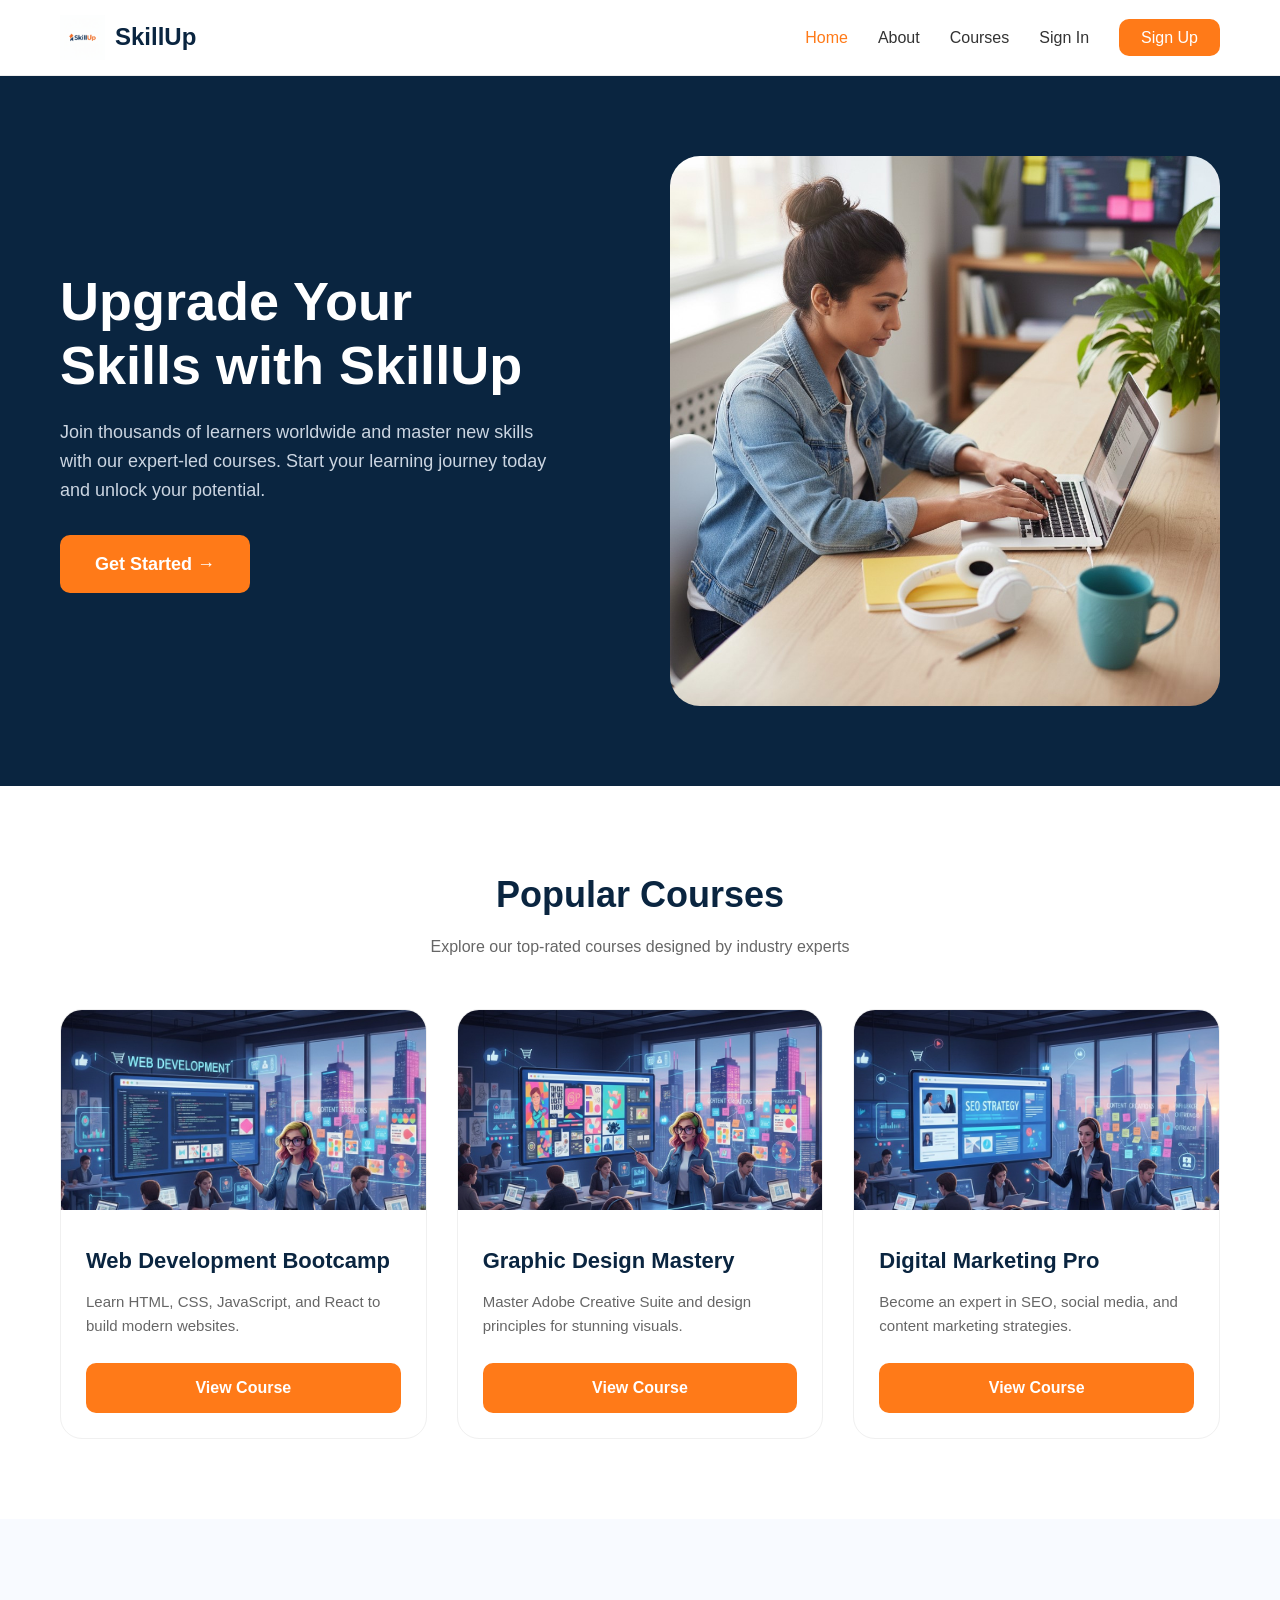
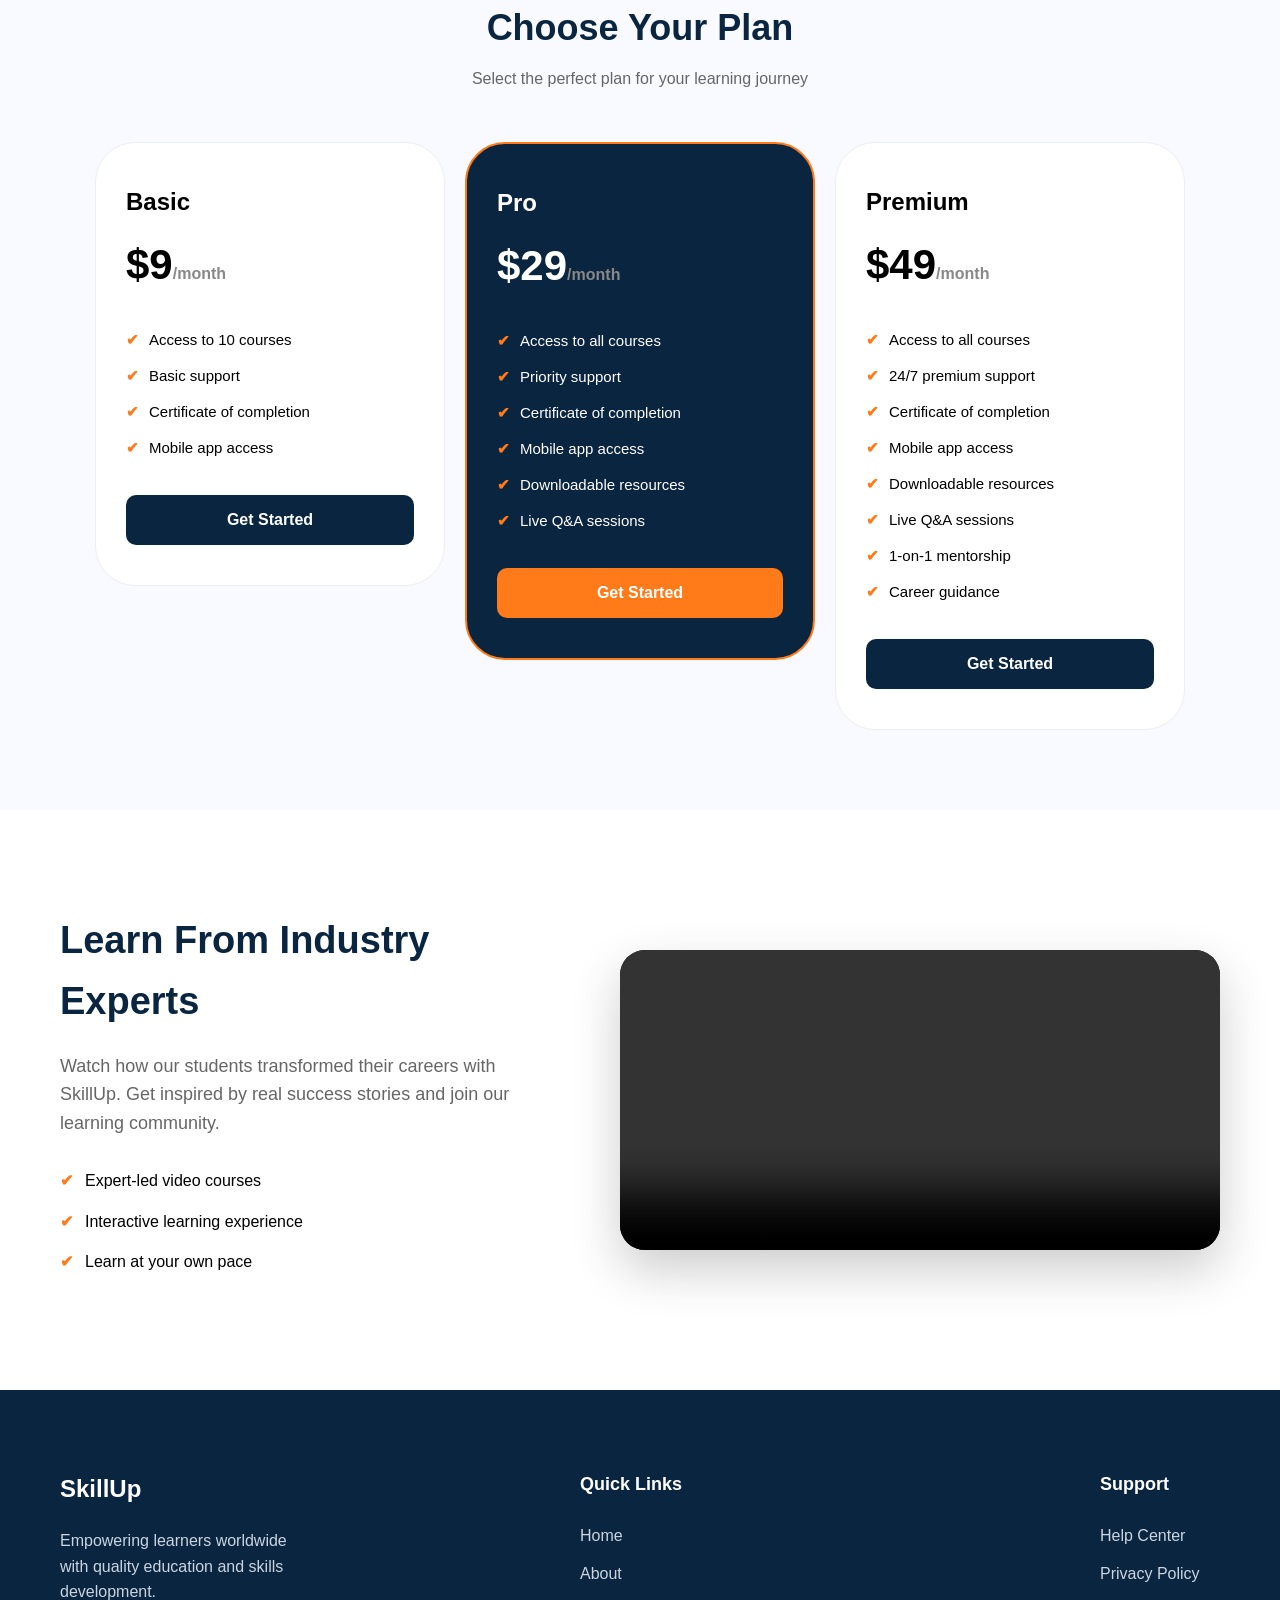
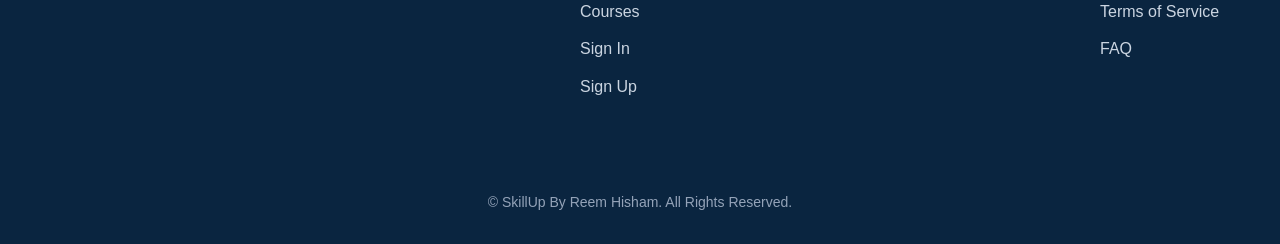
==== index.html @ e9073a73 "Add files via upload" ====
<!DOCTYPE html>
<html lang="en">

<head>
    <meta charset="UTF-8">
    <meta name="viewport" content="width=device-width, initial-scale=1.0">
    <title>SkillUp | Home</title>
    <link rel="shortcut icon" href="images/logo.png">
    <link rel="stylesheet" href="style.css">
</head>

<body>
    <header>
        <div class="container nav-wrapper">
            <div class="logo">
                <img src="images/logo.png" alt="SkillUp Logo"> <span>SkillUp</span>
            </div>
            <nav>
                <ul>
                    <li><a href="index.html" class="active">Home</a></li>
                    <li><a href="about.html">About</a></li>
                    <li><a href="#courses">Courses</a></li>
                    <li><a href="signin.html">Sign In</a></li>
                    <li><a href="signup.html" class="btn-signup">Sign Up</a></li>
                </ul>
            </nav>
        </div>
    </header>

    <section class="hero">
        <div class="container hero-wrapper">
            <div class="hero-content">
                <h1>Upgrade Your <br> Skills with SkillUp</h1>
                <p>Join thousands of learners worldwide and master new skills with our expert-led courses. Start your
                    learning journey today and unlock your potential.</p>
                <a href="index.html" class="btn-get-started">Get Started &rarr;</a>
            </div>
            <div class="hero-image">
                <img src="images/student-laptop.jpg" alt="Student working on laptop">
            </div>
        </div>
    </section>
    <section id="courses" class="courses-section">
        <div class="container">
            <div class="section-header">
                <h2>Popular Courses</h2>
                <p>Explore our top-rated courses designed by industry experts</p>
            </div>

            <div class="courses-grid">
                <article class="course-card">
                    <div class="card-image">
                        <img src="images/course1.jpg" alt="Web Development">
                    </div>
                    <div class="card-content">
                        <h3>Web Development Bootcamp</h3>
                        <p>Learn HTML, CSS, JavaScript, and React to build modern websites.</p>
                        <a href="#" class="btn-view">View Course</a>
                    </div>
                </article>

                <article class="course-card">
                    <div class="card-image">
                        <img src="images/course2.jpg" alt="Graphic Design">
                    </div>
                    <div class="card-content">
                        <h3>Graphic Design Mastery</h3>
                        <p>Master Adobe Creative Suite and design principles for stunning visuals.</p>
                        <a href="#" class="btn-view">View Course</a>
                    </div>
                </article>

                <article class="course-card">
                    <div class="card-image">
                        <img src="images/course3.jpg" alt="Digital Marketing">
                    </div>
                    <div class="card-content">
                        <h3>Digital Marketing Pro</h3>
                        <p>Become an expert in SEO, social media, and content marketing strategies.</p>
                        <a href="#" class="btn-view">View Course</a>
                    </div>
                </article>
            </div>
        </div>
    </section>
    <section id="pricing" class="pricing-section">
        <div class="container">
            <div class="section-header">
                <h2>Choose Your Plan</h2>
                <p>Select the perfect plan for your learning journey</p>
            </div>

            <div class="pricing-grid">
                <div class="pricing-card">
                    <div class="card-top">
                        <h3>Basic</h3>
                        <div class="price">$9<span>/month</span></div>
                    </div>
                    <ul class="features-list">
                        <li><i class="check-icon">✔</i> Access to 10 courses</li>
                        <li><i class="check-icon">✔</i> Basic support</li>
                        <li><i class="check-icon">✔</i> Certificate of completion</li>
                        <li><i class="check-icon">✔</i> Mobile app access</li>
                    </ul>
                    <a href="#" class="btn-outline">Get Started</a>
                </div>

                <div class="pricing-card featured">
                    <div class="card-top">
                        <h3>Pro</h3>
                        <div class="price">$29<span>/month</span></div>
                    </div>
                    <ul class="features-list">
                        <li><i class="check-icon">✔</i> Access to all courses</li>
                        <li><i class="check-icon">✔</i> Priority support</li>
                        <li><i class="check-icon">✔</i> Certificate of completion</li>
                        <li><i class="check-icon">✔</i> Mobile app access</li>
                        <li><i class="check-icon">✔</i> Downloadable resources</li>
                        <li><i class="check-icon">✔</i> Live Q&A sessions</li>
                    </ul>
                    <a href="#" class="btn-orange-full">Get Started</a>
                </div>

                <div class="pricing-card">
                    <div class="card-top">
                        <h3>Premium</h3>
                        <div class="price">$49<span>/month</span></div>
                    </div>
                    <ul class="features-list">
                        <li><i class="check-icon">✔</i> Access to all courses</li>
                        <li><i class="check-icon">✔</i> 24/7 premium support</li>
                        <li><i class="check-icon">✔</i> Certificate of completion</li>
                        <li><i class="check-icon">✔</i> Mobile app access</li>
                        <li><i class="check-icon">✔</i> Downloadable resources</li>
                        <li><i class="check-icon">✔</i> Live Q&A sessions</li>
                        <li><i class="check-icon">✔</i> 1-on-1 mentorship</li>
                        <li><i class="check-icon">✔</i> Career guidance</li>
                    </ul>
                    <a href="#" class="btn-outline">Get Started</a>
                </div>
            </div>
        </div>
    </section>
    <section class="experts-section">
        <div class="container experts-wrapper">
            <div class="experts-text">
                <h2>Learn From Industry Experts</h2>
                <p>Watch how our students transformed their careers with SkillUp. Get inspired by real success stories
                    and join our learning community.</p>
                <ul class="experts-benefits">
                    <li><i class="check-icon">✔</i> Expert-led video courses</li>
                    <li><i class="check-icon">✔</i> Interactive learning experience</li>
                    <li><i class="check-icon">✔</i> Learn at your own pace</li>
                </ul>
            </div>
            <div class="video-container">
                <div class="video-wrapper-inner">
                    <video controls class="main-video">
                        <source src="videos/experts-video.mp4" type="video/mp4">
                    </video>
                </div>
            </div>
        </div>
    </section>

    <footer class="main-footer">
        <div class="container footer-grid">
            <div class="footer-brand">
                <div class="logo">
                    <span style="color: white;">SkillUp</span>
                </div>
                <p>Empowering learners worldwide with quality education and skills development.</p>
            </div>

            <div class="footer-links">
                <h4>Quick Links</h4>
                <ul>
                    <li><a href="index.html">Home</a></li>
                    <li><a href="about.html" class="active">About</a></li>
                    <li><a href="index.html #courses">Courses</a></li>
                    <li><a href="signin.html">Sign In</a></li>
                    <li><a href="signup.html">Sign Up</a></li>
                </ul>
            </div>

            <div class="footer-links">
                <h4>Support</h4>
                <ul>
                    <li><a href="#">Help Center</a></li>
                    <li><a href="#">Privacy Policy</a></li>
                    <li><a href="#">Terms of Service</a></li>
                    <li><a href="#">FAQ</a></li>
                </ul>
            </div>

        </div>
        <div class="footer-bottom">
            <p>&copy; SkillUp By Reem Hisham. All Rights Reserved.</p>
        </div>
    </footer>
</body>

</html>
---- style.css ----
* {
    margin: 0;
    padding: 0;
    box-sizing: border-box;
    font-family: sans-serif;
}

html {
    scroll-behavior: smooth;
}

body {
    background-color: #fff;
    line-height: 1.6;
}

.container {
    max-width: 1200px;
    margin: 0 auto;
    padding: 0 20px;
}

/* Navbar */
header {
    padding: 15px 0;
    background-color: #fff;
    border-bottom: 1px solid #eee;
}

.nav-wrapper {
    display: flex;
    justify-content: space-between;
    align-items: center;
}

.logo {
    display: flex;
    align-items: center;
    gap: 10px;
    font-size: 24px;
    font-weight: bold;
    color: #0a2540;
}

.logo img {
    height: 45px;
}

nav ul {
    list-style: none;
    display: flex;
    align-items: center;
    gap: 30px;
}

nav ul li a {
    text-decoration: none;
    color: #333;
    font-weight: 500;

}

nav ul li a:hover,
nav ul li a.active {
    color: #ff7a18;
}

.btn-signup {
    background-color: #ff7a18;
    color: #fff !important;
    padding: 10px 22px;
    border-radius: 10px;
}

.btn-signup:hover {
    background-color: #e66a15;
}

.hero {
    background-color: #0a2540;
    color: #fff;
    padding: 80px 0;
}

.hero-wrapper {
    display: flex;
    align-items: center;
    justify-content: space-between;
    gap: 40px;
}

.hero-content {
    flex: 1;
}

.hero-content h1 {
    font-size: 54px;
    font-weight: 700;
    line-height: 1.2;
    margin-bottom: 20px;
}

.hero-content p {
    font-size: 18px;
    color: #cbd5e1;
    margin-bottom: 30px;
    max-width: 500px;
}

.btn-get-started {
    display: inline-block;
    background-color: #ff7a18;
    color: #fff;
    text-decoration: none;
    padding: 15px 35px;
    border-radius: 10px;
    font-size: 18px;
    font-weight: 600;
    transition: 0.5s;
}

.hero-image {
    flex: 1;
    display: flex;
    justify-content: flex-end;
}

.hero-image img {
    width: 100%;
    max-width: 550px;
    height: auto;
    border-radius: 30px;
    object-fit: cover;
}

@media (max-width: 992px) {
    .hero-wrapper {
        flex-direction: column;
        text-align: center;
    }

    .hero-content h1 {
        font-size: 40px;
    }

    .hero-content p {
        margin: 0 auto 30px;
    }

    .hero-image {
        justify-content: center;
    }
}

/* courses-section */
.courses-section {
    padding: 80px 0;
    background-color: #fff;
    text-align: center;
}

.section-header h2 {
    font-size: 36px;
    color: #0a2540;
    margin-bottom: 10px;
}

.section-header p {
    color: #666;
    margin-bottom: 50px;
}

.courses-grid {
    display: grid;
    grid-template-columns: repeat(auto-fit, minmax(300px, 1fr));
    gap: 30px;
}


.course-card {
    background: #fff;
    border-radius: 22px;
    overflow: hidden;
    box-shadow: 0 10px 30px rgba(255, 255, 255, 0.08);
    transition: 0.3s;
    text-align: left;
    border: 1px solid #f0f0f0;
}

.course-card:hover {
    transform: translateY(-20px);
}

.card-image img {
    width: 100%;
    height: 200px;
    object-fit: cover;
}

.card-content {
    padding: 25px;
}

.card-content h3 {
    font-size: 22px;
    color: #0a2540;
    margin-bottom: 12px;
}

.card-content p {
    font-size: 15px;
    color: #666;
    margin-bottom: 25px;
    min-height: 45px;
}

.btn-view {
    display: block;
    background-color: #ff7a18;
    color: #fff;
    text-decoration: none;
    text-align: center;
    padding: 12px;
    border-radius: 10px;
    font-weight: 600;
    transition: 0.3s;
}

.btn-view:hover {
    background-color: #e66a15;
}

/* pricing-section */
.pricing-section {
    padding: 80px 0;
    background-color: #f8faff;
    text-align: center;
}

.pricing-grid {
    display: flex;
    justify-content: center;
    align-items: flex-start;
    gap: 20px;
    margin-top: 50px;
}

.pricing-card {
    background: #fff;
    flex: 1;
    max-width: 350px;
    padding: 40px 30px;
    border-radius: 40px;
    border: 1px solid #eee;
    text-align: left;
}

.pricing-card.featured {
    background-color: #0a2540;
    color: #fff;
    border: 2px solid #ff7a18;
}

.card-top h3 {
    font-size: 24px;
    margin-bottom: 10px;
}

.price {
    font-size: 42px;
    font-weight: bold;
    margin-bottom: 30px;
}

.price span {
    font-size: 16px;
    color: #888;
}


.features-list {
    list-style: none;
    margin-bottom: 35px;
}

.features-list li {
    margin-bottom: 12px;
    font-size: 15px;
    display: flex;
    align-items: center;
    gap: 10px;
}

.check-icon {
    color: #ff7a18;
    font-style: normal;
    font-weight: bold;
}

.btn-outline {
    display: block;
    text-align: center;
    text-decoration: none;
    padding: 12px;
    border-radius: 10px;
    background-color: #0a2540;
    color: #fff;
    font-weight: 600;
}

.btn-orange-full {
    display: block;
    text-align: center;
    text-decoration: none;
    padding: 12px;
    border-radius: 10px;
    background-color: #ff7a18;
    color: #fff;
    font-weight: 600;
}


@media (max-width: 992px) {
    .pricing-grid {
        flex-direction: column;
        align-items: center;
    }

    .pricing-card.featured {
        transform: scale(1);
    }
}

/* experts-section */
.experts-section {
    padding: 100px 0;
    background-color: #fff;
}

.experts-wrapper {
    display: flex;
    align-items: center;
    gap: 60px;
}

.experts-text {
    flex: 1;
}

.experts-text h2 {
    font-size: 38px;
    color: #0a2540;
    margin-bottom: 20px;
}

.experts-text p {
    color: #666;
    margin-bottom: 30px;
    font-size: 18px;
}

.experts-benefits {
    list-style: none;
}

.experts-benefits li {
    margin-bottom: 15px;
    font-weight: 500;
    display: flex;
    align-items: center;
    gap: 12px;
}


.video-container {
    flex: 1.2;
    position: relative;
}

.video-wrapper-inner {
    position: relative;
    border-radius: 25px;
    overflow: hidden;
    box-shadow: 0 20px 50px rgba(0, 0, 0, 0.2);
    background-color: #000;
    line-height: 0;
}

.main-video {
    width: 100%;
    height: auto;
    display: block;
    outline: none;
}

/* footer */
.main-footer {
    background-color: #0a2540;
    color: white;
    padding: 80px 0 30px;
}

.footer-grid {
    display: grid;
    grid-template-columns: 8fr 8fr 2fr;
    gap: 40px;
    padding-bottom: 50px;
}

.footer-brand p {
    margin-top: 20px;
    color: #cbd5e1;
    max-width: 250px;
}

.footer-links h4 {
    margin-bottom: 25px;
    font-size: 18px;
}

.footer-links ul {
    list-style: none;
}

.footer-links ul li {
    margin-bottom: 12px;
}

.footer-links ul li a {
    color: #cbd5e1;
    text-decoration: none;
    transition: 0.3s;
}

.footer-links ul li a:hover {
    color: #ff7a18;
}

.footer-bottom {
    text-align: center;
    padding-top: 30px;
    color: #94a3b8;
    font-size: 14px;
}


@media (max-width: 992px) {
    .experts-wrapper {
        flex-direction: column;
        text-align: center;
    }

    .footer-grid {
        grid-template-columns: 1fr 1fr;
    }
}

/* About Page */


.about-hero {
    background-color: #0a2540;
    color: white;
    text-align: center;
    padding: 60px 0;
}

.about-hero h1 {
    font-size: 48px;
    margin-bottom: 10px;
}

.about-hero p {
    color: #cbd5e1;
    font-size: 18px;
    max-width: 700px;
    margin: 0 auto;
}

.story-section {
    padding: 80px 0;
}

.story-wrapper {
    display: flex;
    align-items: center;
    gap: 50px;
}

.story-text {
    flex: 1;
}

.story-text h2 {
    font-size: 32px;
    color: #0a2540;
    margin-bottom: 20px;
}

.story-text p {
    margin-bottom: 15px;
    color: #555;
}

.story-image {
    flex: 1;
}

.story-image img {
    width: 100%;
    border-radius: 20px;
}

.mission-vision {
    padding: 40px 0;
    background: #f9f9f9;
}

.mission-grid {
    display: flex;
    gap: 30px;
}

.mission-card {
    background: white;
    padding: 40px;
    border-radius: 15px;
    flex: 1;
}

.team-section {
    padding: 80px 0;
    text-align: center;
}

.section-title {
    font-size: 32px;
    color: #0a2540;
}

.section-subtitle {
    color: #777;
    margin-bottom: 50px;
}

.team-grid {
    display: grid;
    grid-template-columns: repeat(auto-fit, minmax(200px, 1fr));
    gap: 30px;
}

.team-card {
    background: white;
    padding: 30px;
    border-radius: 15px;
    box-shadow: 0 5px 15px rgba(0, 0, 0, 0.05);
    transition: 0.3s;
}

.team-card:hover {
    transform: translateY(-10px);
}

.team-card img {
    width: 100px;
    height: 100px;
    border-radius: 50%;
    object-fit: cover;
    margin-bottom: 15px;
}

.team-card h4 {
    color: #0a2540;
    margin-bottom: 5px;
}

.team-card span {
    color: #ff7a18;
    font-size: 14px;
    font-weight: 500;
}

.table-section {
    padding: 60px 0;
    text-align: center;
}

.styled-table {
    width: 100%;
    border-collapse: collapse;
    margin: 25px 0;
    font-size: 18px;
    border-radius: 15px;
    overflow: hidden;
}

.styled-table thead tr {
    background-color: #0a2540;
    color: #ffffff;
    text-align: left;
}

.styled-table th,
.styled-table td {
    padding: 15px 20px;
}

.styled-table tbody tr {
    border-bottom: 1px solid #dddddd;
    text-align: left;
}

.styled-table tbody tr:nth-of-type(even) {
    background-color: #f3f3f3;
}

@media (max-width: 768px) {

    .story-wrapper,
    .mission-grid {
        flex-direction: column;
    }
}


.auth-bg {
    background-color: #f8fafc;
    margin: 0;
}

.auth-container {
    display: flex;
    justify-content: center;
    align-items: center;
    padding: 20px;
}

.auth-card {
    background: #ffffff;
    padding: 40px;
    border-radius: 20px;
    width: 100%;
    max-width: 440px;
    text-align: center;
}

.auth-card h1 {
    font-size: 32px;
    color: #0f172a;
    margin-bottom: 8px;
}

.auth-card .subtitle {
    color: #64748b;
    font-size: 15px;
    margin-bottom: 30px;
}

.input-group {
    text-align: left;
    margin-bottom: 20px;
}

.input-group label {
    display: block;
    font-size: 14px;
    font-weight: 600;
    color: #1e293b;
    margin-bottom: 8px;
}

.input-group input {
    width: 100%;
    padding: 12px 15px;
    border: 1px solid #e2e8f0;
    border-radius: 10px;
    box-sizing: border-box;
}

.password-wrapper {
    position: relative;
}

.form-options {
    display: flex;
    justify-content: space-between;
    font-size: 14px;
    margin-bottom: 25px;
}

.btn-orange-full-auth {
    width: 100%;
    padding: 14px;
    background-color: #ff7a18;
    color: white;
    border: none;
    border-radius: 10px;
    font-size: 16px;
    font-weight: 600;
    cursor: pointer;
}

.footer-text a {
    color: #ff7a18;
    text-decoration: none;
    font-weight: 600;
}

.signup-card {
    max-width: 650px;
}

.form-row {
    display: flex;
    gap: 20px;
    margin-bottom: 5px;
}

.form-row .input-group {
    flex: 1;
}

.radio-group,
.checkbox-grid {
    display: flex;
    gap: 15px;
    flex-wrap: wrap;
    margin-top: 5px;
}

.checkbox-grid {
    display: grid;
    grid-template-columns: 1fr 1fr 1fr;
    gap: 10px;
}

.radio-group label,
.checkbox-grid label {
    font-size: 14px;
    color: #475569;
    cursor: pointer;
    display: flex;
    align-items: center;
    gap: 5px;
}

.custom-select,
textarea {
    width: 100%;
    padding: 12px;
    border: 1px solid #e2e8f0;
    border-radius: 10px;
    font-family: inherit;
    outline: none;
    transition: 0.3s;
}

.custom-select:focus,
textarea:focus {
    border-color: #ff7a18;
}

textarea {
    resize: vertical;
}

@media (max-width: 600px) {
    .form-row {
        flex-direction: column;
        gap: 0;
    }

    .checkbox-grid {
        grid-template-columns: 1fr 1fr;
    }
}
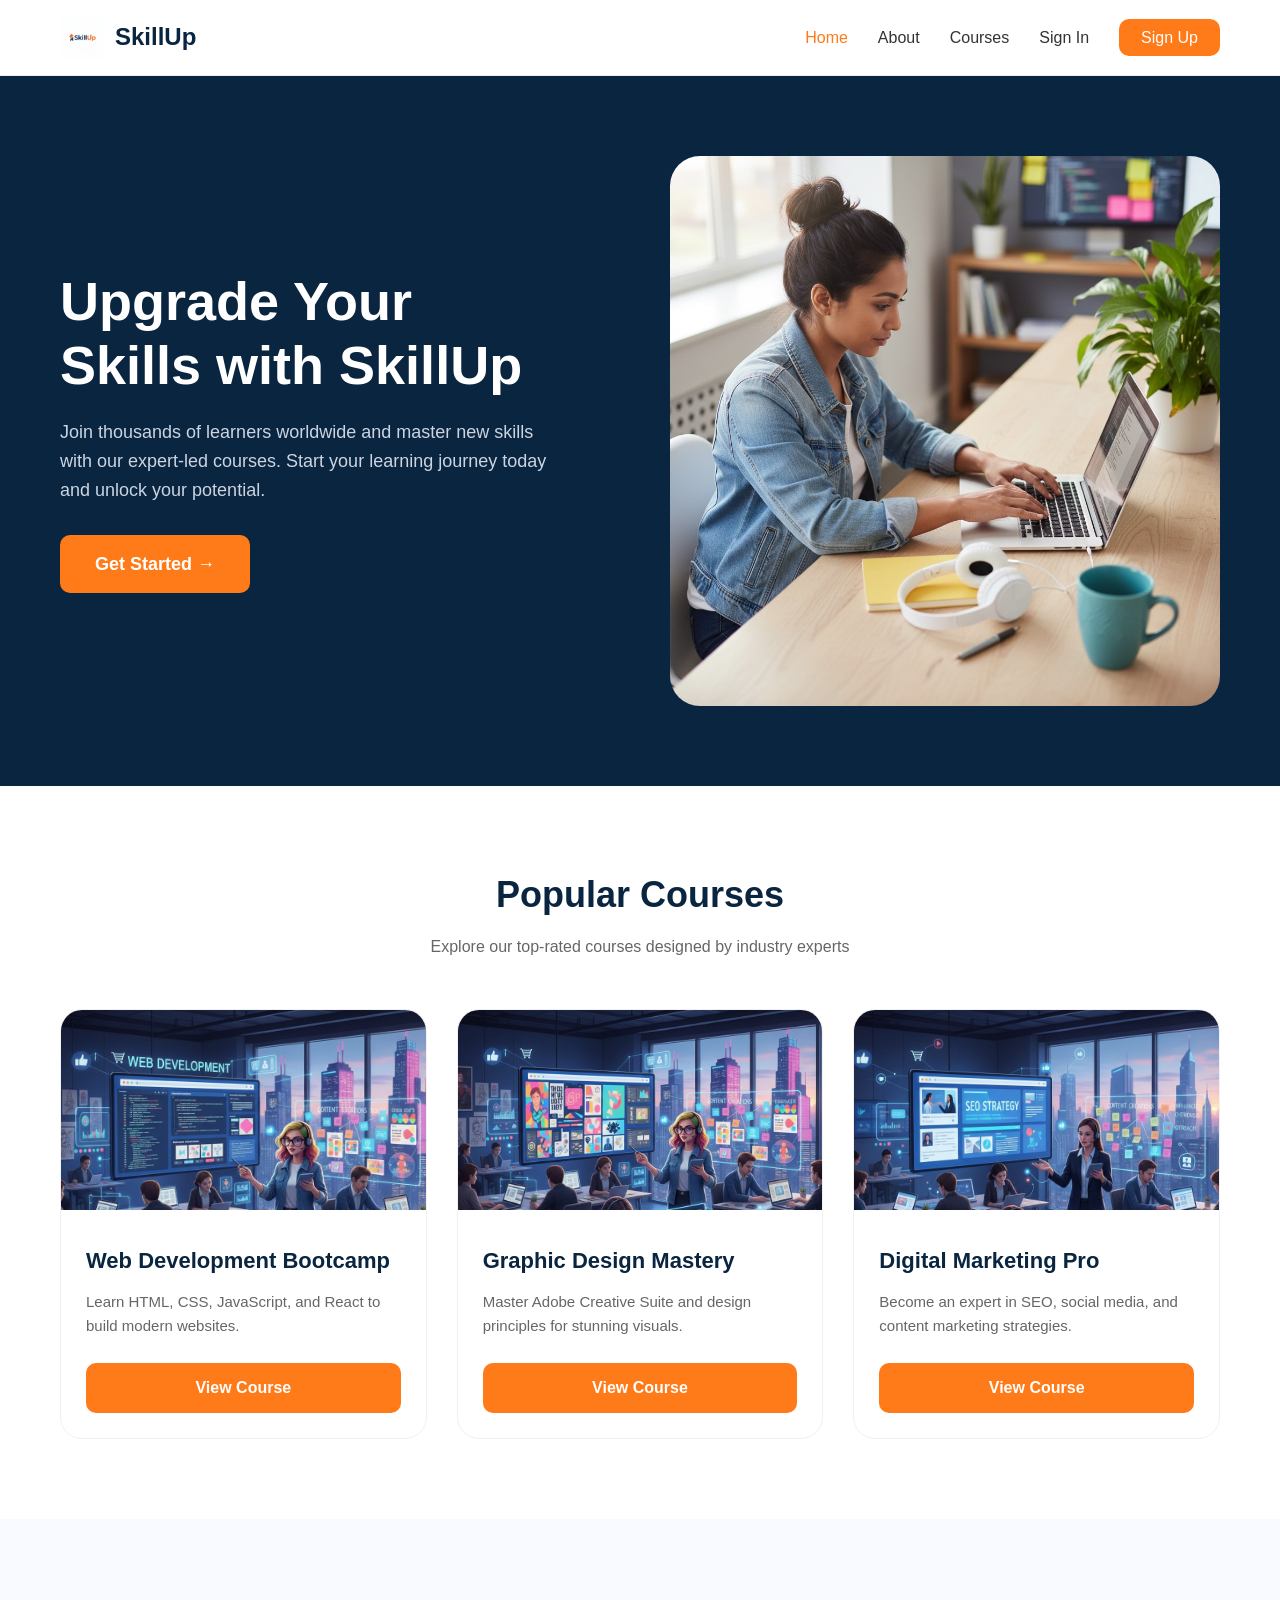
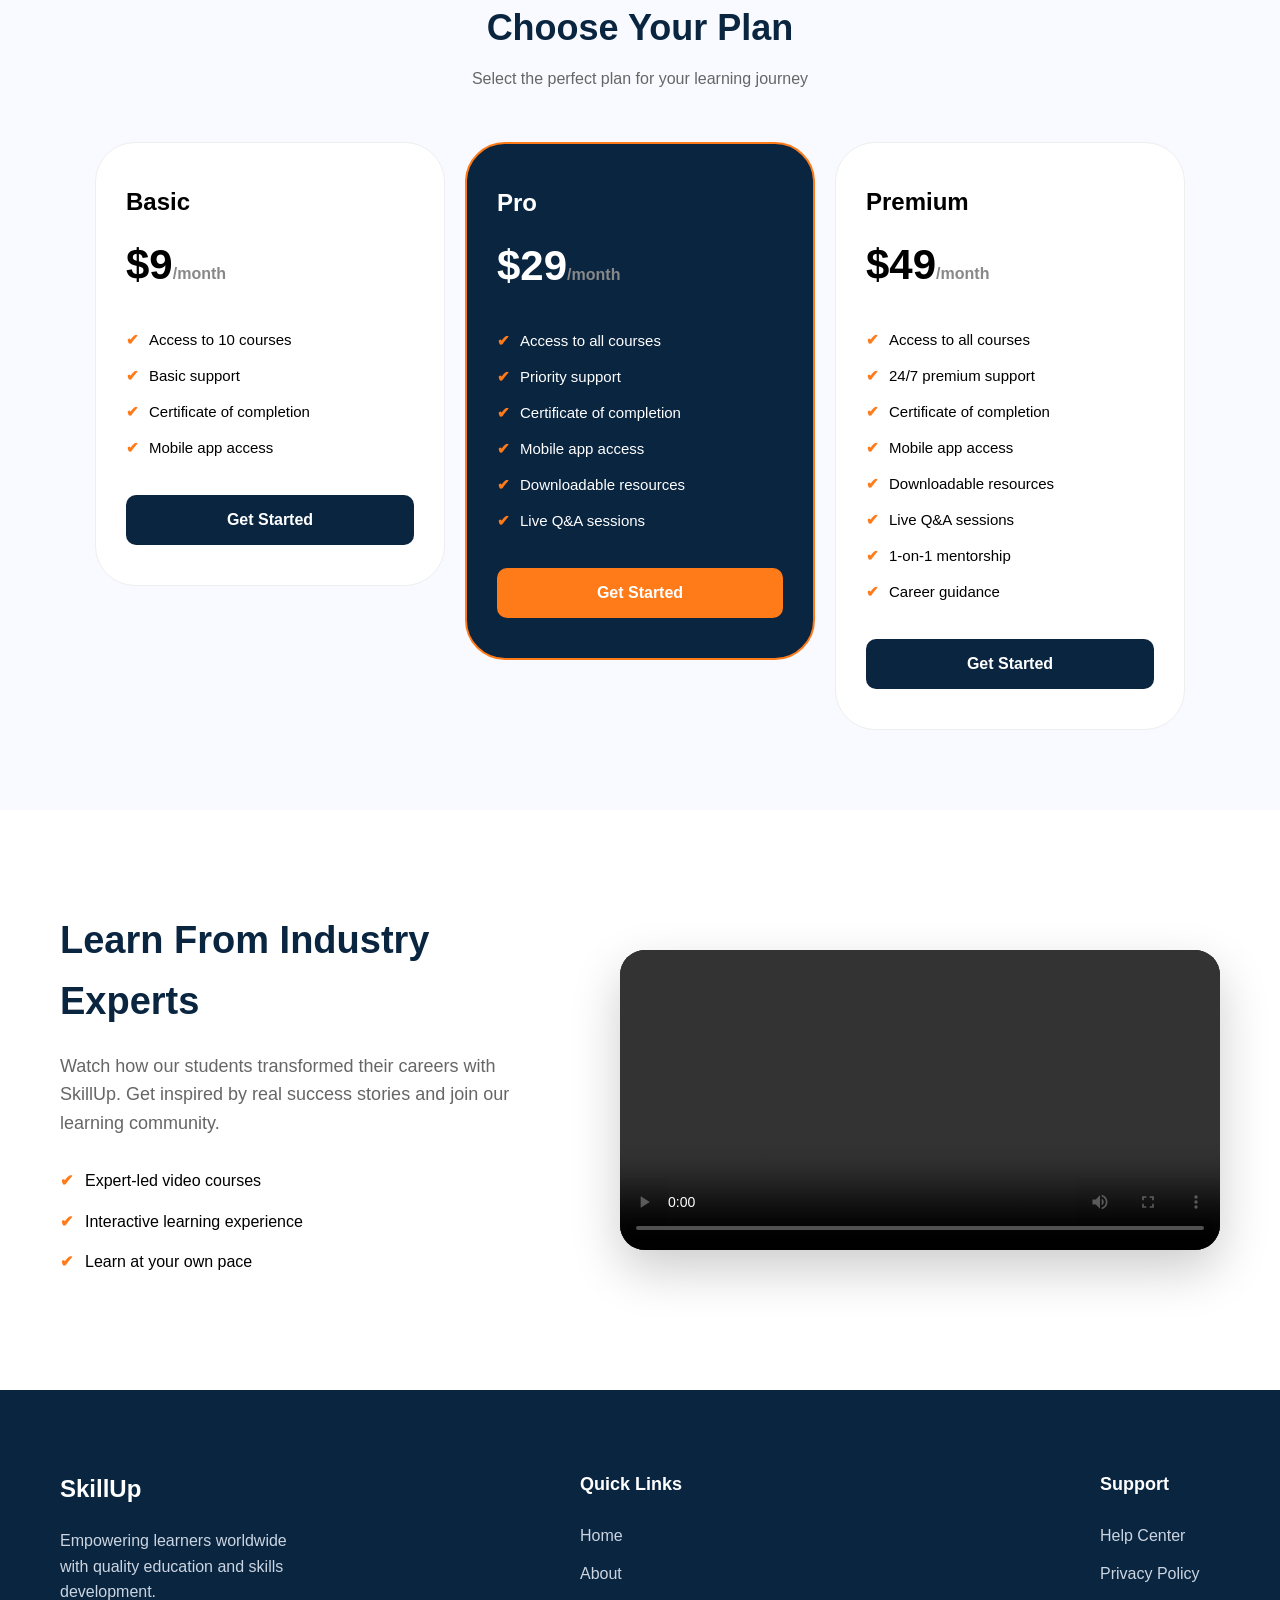
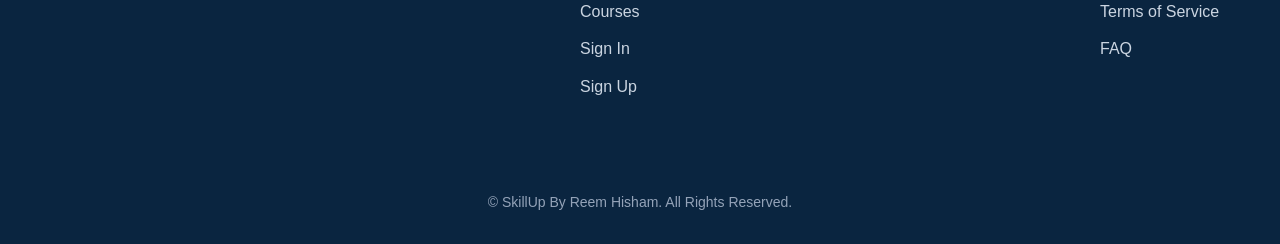
==== commit 07cb081e: "index.html" ====
--- a/index.html
+++ b/index.html
@@ -15,11 +15,16 @@
             <div class="logo">
                 <img src="images/logo.png" alt="SkillUp Logo"> <span>SkillUp</span>
             </div>
+            <div class="menu-toggle" id="mobile-menu">
+                <span class="bar"></span>
+                <span class="bar"></span>
+                <span class="bar"></span>
+            </div>
             <nav>
                 <ul>
                     <li><a href="index.html" class="active">Home</a></li>
                     <li><a href="about.html">About</a></li>
-                    <li><a href="#courses">Courses</a></li>
+                    <li><a href="index.html#courses">Courses</a></li>
                     <li><a href="signin.html">Sign In</a></li>
                     <li><a href="signup.html" class="btn-signup">Sign Up</a></li>
                 </ul>
@@ -198,6 +203,14 @@
             <p>&copy; SkillUp By Reem Hisham. All Rights Reserved.</p>
         </div>
     </footer>
+    <script>
+        const mobileMenu = document.getElementById('mobile-menu');
+        const nav = document.querySelector('nav');
+
+        mobileMenu.addEventListener('click', () => {
+            nav.classList.toggle('active');
+        });
+    </script>
 </body>
 
-</html>+</html>
